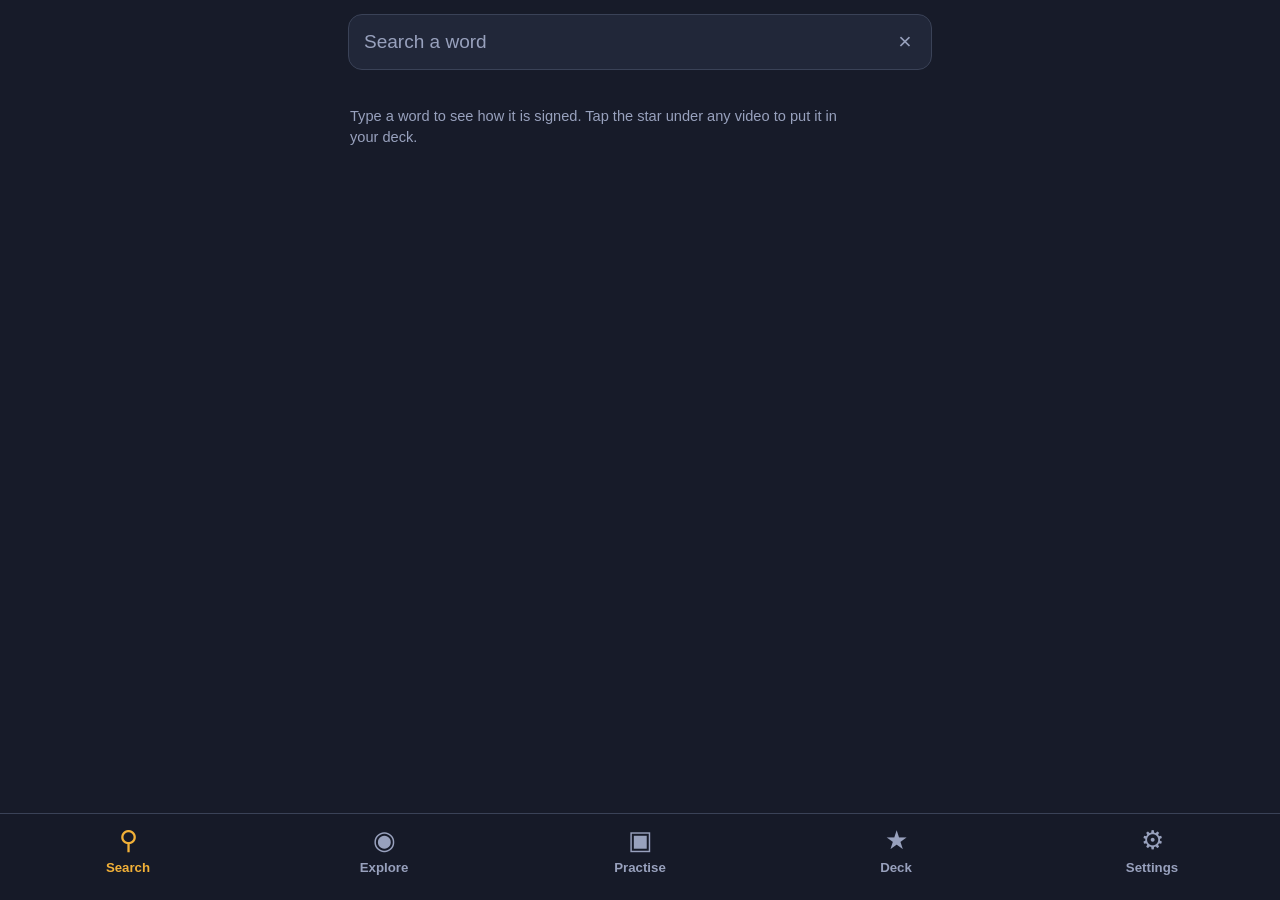
==== index.html @ 0648e437 "Hold the deck's title, count, filter and sort switch in place The four blocks above the list - "Your" ====
<!DOCTYPE html>
<html lang="en-GB">
<head>
<meta charset="utf-8">
<meta name="viewport" content="width=device-width, initial-scale=1, viewport-fit=cover, maximum-scale=1">
<title>Sign Cards</title>
<meta name="description" content="Flashcards for learning British Sign Language.">
<meta name="theme-color" content="#171B29">
<meta name="apple-mobile-web-app-capable" content="yes">
<meta name="apple-mobile-web-app-status-bar-style" content="black-translucent">
<meta name="apple-mobile-web-app-title" content="Sign Cards">
<link rel="manifest" href="./manifest.webmanifest">
<link rel="apple-touch-icon" href="./icons/icon-192.png">
<link rel="icon" href="./icons/icon-192.png">
<link rel="stylesheet" href="./styles.css">
</head>
<body>

<main id="screens">

  <!-- ============ SEARCH ============ -->
  <section id="screen-search" class="screen">
    <div class="searchbar">
      <input id="q" type="search" inputmode="search" autocapitalize="off" autocorrect="off"
             spellcheck="false" placeholder="Search a word" aria-label="Search for a word">
      <button id="q-clear" class="clear" type="button" aria-label="Clear search" hidden>&times;</button>
    </div>
    <div id="search-results" class="results"></div>
    <div id="word-view" class="word-view" hidden></div>
  </section>

  <!-- ============ EXPLORE ============ -->
  <section id="screen-explore" class="screen" hidden>
    <div class="browsebar">
      <select id="explore-cat" class="catselect" aria-label="Filter by category"></select>
      <div class="browse">
        <button id="explore-prev" class="step" type="button" aria-label="Previous word">&#8249;</button>
        <div class="orderswitch" role="group" aria-label="Browsing order">
          <button id="order-az" class="order is-on" type="button">A&ndash;Z</button>
          <button id="order-random" class="order" type="button">Random</button>
        </div>
        <button id="explore-next" class="step" type="button" aria-label="Next word">&#8250;</button>
      </div>
      <p id="explore-pos" class="explore-pos"></p>
    </div>
    <div id="explore-word" class="word-view"></div>
  </section>

  <!-- ============ PRACTISE ============ -->
  <section id="screen-practise" class="screen" hidden>
    <select id="practise-cat" class="catselect filterselect" aria-label="Practise only this category"></select>
    <div class="modeswitch" role="group" aria-label="Practice mode">
      <button id="mode-productive" class="mode is-on" type="button">English first</button>
      <button id="mode-receptive" class="mode" type="button">Sign first</button>
    </div>
    <div id="practice-body" class="practice"></div>
  </section>

  <!-- ============ DECK ============ -->
  <section id="screen-deck" class="screen" hidden>
    <div class="deckhead">
      <header class="head">
        <h1>Your deck</h1>
        <p id="deck-count" class="muted"></p>
      </header>
      <select id="deck-cat" class="catselect filterselect" aria-label="Filter your deck by category"></select>
      <div class="orderswitch deck-sort" role="group" aria-label="Sort order">
        <button id="sort-shaky" class="order is-on" type="button">Shakiest first</button>
        <button id="sort-alpha" class="order" type="button">A&ndash;Z</button>
      </div>
    </div>
    <nav id="deck-index" class="azstrip" aria-label="Jump to a letter" hidden></nav>
    <div id="deck-list" class="deck"></div>
  </section>

  <!-- ============ MORE ============ -->
  <section id="screen-more" class="screen" hidden>
    <header class="head"><h1>Settings</h1></header>
    <div class="stack">
      <div class="panel">
        <h2>Back up your progress</h2>
        <p class="muted">Your deck and scores live on this phone only. Save a copy now and then.</p>
        <p id="store-status" class="muted">Checking&hellip;</p>
        <div class="row">
          <button id="btn-export" class="btn" type="button">Save a backup</button>
          <button id="btn-import" class="btn" type="button">Restore a backup</button>
        </div>
        <input id="file-import" type="file" accept="application/json,.json" hidden>
      </div>

      <div class="panel">
        <h2>Starter deck</h2>
        <p class="muted">Around sixty everyday words to get going. Adding it again skips anything already in your deck.</p>
        <button id="btn-starter" class="btn" type="button">Add the starter deck</button>
      </div>

      <div class="panel">
        <h2>Scores</h2>
        <p class="muted">Clears how well you know each card. Keeps the cards themselves.</p>
        <button id="btn-reset" class="btn btn-quiet" type="button">Reset all scores</button>
      </div>

      <div class="panel">
        <h2>Dictionary</h2>
        <p id="idx-status" class="muted">Checking…</p>
      </div>

      <p id="app-version" class="credit"></p>

      <p class="credit">Words and videos come from <a href="https://www.signbsl.com/" target="_blank" rel="noopener">signbsl.com</a>,
      which gathers them from the BSL community. Each video names its contributor. This app just plays them &mdash;
      please support the original site.</p>
    </div>
  </section>

</main>

<nav id="tabs" class="tabs" aria-label="Sections">
  <button class="tab is-on" data-screen="search" type="button"><span class="ico" aria-hidden="true">&#9906;</span>Search</button>
  <button class="tab" data-screen="explore" type="button"><span class="ico" aria-hidden="true">&#9673;</span>Explore</button>
  <button class="tab" data-screen="practise" type="button"><span class="ico" aria-hidden="true">&#9635;</span>Practise</button>
  <button class="tab" data-screen="deck" type="button"><span class="ico" aria-hidden="true">&#9733;</span>Deck</button>
  <button class="tab" data-screen="more" type="button"><span class="ico" aria-hidden="true">&#9881;</span>Settings</button>
</nav>

<div id="toast" class="toast" hidden></div>

<script src="./app.js"></script>
</body>
</html>
---- styles.css ----
:root{
  --bg:#171b29;
  --surface:#212739;
  --surface-2:#2b3248;
  --line:#3a4257;
  --text:#e9ecf5;
  --muted:#98a1bd;
  --accent:#f2b138;
  --yes:#37b87c;
  --no:#e2564f;
  --pad:18px;
  --tabh:78px;
  --safe-b:max(env(safe-area-inset-bottom),8px);
  --r:14px;
  font-size:17px;
}

*{box-sizing:border-box;-webkit-tap-highlight-color:transparent}

html,body{margin:0;min-height:100%}

body{
  background:var(--bg);
  color:var(--text);
  font-family:-apple-system,BlinkMacSystemFont,"Segoe UI",Roboto,Helvetica,Arial,sans-serif;
  line-height:1.45;
  -webkit-font-smoothing:antialiased;
  overscroll-behavior-y:none;
  min-height:100dvh;
}

#screens{
  min-height:100%;
  padding:calc(env(safe-area-inset-top) + 10px) var(--pad)
          calc(var(--tabh) + var(--safe-b) + 24px);
  max-width:620px;
  margin:0 auto;
}

h1{font-size:1.5rem;font-weight:650;letter-spacing:-0.02em;margin:0}
h2{font-size:1rem;font-weight:620;letter-spacing:-0.01em;margin:0 0 4px}
p{margin:0}
a{color:var(--accent)}

.muted{color:var(--muted);font-size:.86rem}
.head{margin:6px 0 16px}
.stack{display:flex;flex-direction:column;gap:14px}
.row{display:flex;gap:10px;flex-wrap:wrap;margin-top:12px}

/* ---------- buttons ---------- */
.btn{
  appearance:none;border:1px solid var(--line);background:var(--surface-2);
  color:var(--text);font:inherit;font-weight:560;
  padding:12px 16px;border-radius:var(--r);cursor:pointer;flex:1 1 auto;min-height:48px;
}
.btn:active{background:var(--line)}
.btn-quiet{background:transparent;color:var(--muted)}
button:focus-visible,input:focus-visible,a:focus-visible{outline:2px solid var(--accent);outline-offset:2px}

/* ---------- tabs ---------- */
.tabs{
  position:fixed;left:0;right:0;bottom:0;z-index:20;
  display:flex;background:rgba(23,27,41,.96);backdrop-filter:blur(14px);
  border-top:1px solid var(--line);
  padding-bottom:var(--safe-b);
}
.tab{
  flex:1;appearance:none;background:none;border:0;color:var(--muted);
  font:inherit;font-size:.78rem;font-weight:560;padding:13px 0 11px;
  display:flex;flex-direction:column;align-items:center;gap:5px;cursor:pointer;min-height:var(--tabh);
}
.tab .ico{font-size:1.55rem;line-height:1}
.tab.is-on{color:var(--accent)}

/* ---------- search ---------- */
.searchbar{position:sticky;top:env(safe-area-inset-top);z-index:5;background:var(--bg);padding:4px 0 10px}
/* Covers the strip above the bar once it is stuck, so results cannot show
   through the safe area and the page's own top padding. */
.searchbar::before{
  content:'';position:absolute;left:0;right:0;bottom:100%;
  height:calc(env(safe-area-inset-top) + 10px);background:var(--bg);
}
#q{
  width:100%;appearance:none;border:1px solid var(--line);background:var(--surface);
  color:var(--text);font:inherit;font-size:1.12rem;padding:13px 46px 13px 15px;border-radius:var(--r);
}
#q::placeholder{color:var(--muted)}
#q::-webkit-search-cancel-button{-webkit-appearance:none;display:none}
.clear{
  position:absolute;right:6px;top:4px;bottom:10px;width:42px;
  appearance:none;border:0;background:none;color:var(--muted);
  font-size:1.35rem;line-height:1;cursor:pointer;display:grid;place-items:center;
}

.results{display:flex;flex-direction:column}
.result{
  appearance:none;width:100%;text-align:left;background:none;border:0;border-bottom:1px solid var(--line);
  color:var(--text);font:inherit;font-size:1rem;padding:14px 2px;cursor:pointer;display:flex;
  justify-content:space-between;align-items:baseline;gap:10px;
}
.result span{color:var(--muted);font-size:.78rem;flex:none}
/* Also targets the inner span, which .result span would otherwise grey out. */
.result .indeck,.result .indeck span{color:var(--accent);font-size:.95rem;line-height:1}
.headword .indeck{color:var(--accent);font-size:.5em;margin-left:.3em;vertical-align:middle}
.sr-only{
  position:absolute;width:1px;height:1px;padding:0;margin:-1px;
  overflow:hidden;clip:rect(0 0 0 0);white-space:nowrap;border:0;
}
.hint{color:var(--muted);font-size:.86rem;padding:26px 2px;max-width:34em}

/* ---------- explore ---------- */
/* The controls stay put while the word scrolls, so stepping through a category
   never means scrolling back up to reach the arrows. */
.browsebar{
  position:sticky;top:env(safe-area-inset-top);z-index:5;
  background:var(--bg);padding:4px 0 10px;
}
.browsebar::before{
  content:'';position:absolute;left:0;right:0;bottom:100%;
  height:calc(env(safe-area-inset-top) + 10px);background:var(--bg);
}
.catselect{
  width:100%;appearance:none;-webkit-appearance:none;
  border:1px solid var(--line);background:var(--surface);color:var(--text);
  font:inherit;font-size:1.05rem;padding:13px 40px 13px 15px;border-radius:var(--r);
  background-image:url("data:image/svg+xml,%3Csvg xmlns='http://www.w3.org/2000/svg' viewBox='0 0 12 8'%3E%3Cpath d='M1 1l5 5 5-5' fill='none' stroke='%2398a1bd' stroke-width='2' stroke-linecap='round'/%3E%3C/svg%3E");
  background-repeat:no-repeat;background-position:right 15px center;background-size:12px 8px;
}
.browse{display:flex;align-items:stretch;gap:10px;margin-top:10px}
.step{
  flex:none;width:66px;appearance:none;border:1px solid var(--line);
  background:var(--surface-2);color:var(--text);font:inherit;font-size:1.5rem;line-height:1;
  border-radius:var(--r);cursor:pointer;min-height:52px;
}
.step:active{background:var(--line)}
.step:disabled{opacity:.35}
.orderswitch{flex:1;display:flex;gap:6px;background:var(--surface);border-radius:var(--r);padding:4px}
.order{
  flex:1;appearance:none;border:0;background:none;color:var(--muted);font:inherit;
  font-size:.86rem;font-weight:560;padding:8px 6px;border-radius:10px;cursor:pointer;
}
.order.is-on{background:var(--surface-2);color:var(--text)}
.explore-pos{color:var(--muted);font-size:.78rem;text-align:center;margin:8px 0 0}

/* the same select and segmented control, filtering practise and the deck */
.filterselect{margin-bottom:12px}
.deck-sort{margin-bottom:16px}

/* ---------- word view ---------- */
/* Leave room for the sticky search bar when the word is scrolled to the top,
   otherwise the headword lands underneath it. */
.word-view{padding-bottom:10px;scroll-margin-top:calc(env(safe-area-inset-top) + 78px)}
.back{
  appearance:none;background:none;border:0;color:var(--accent);font:inherit;font-weight:560;
  padding:6px 0;margin-bottom:8px;cursor:pointer;
}
.headword{font-size:2.1rem;font-weight:680;letter-spacing:-0.03em;margin:0 0 2px}
.sense{margin-top:22px}
.sense .def{color:var(--muted);font-size:.9rem;margin-bottom:12px;max-width:40em}
.clip{background:var(--surface);border:1px solid var(--line);border-radius:var(--r);overflow:hidden;margin-bottom:14px}
.vid{position:relative;display:block;background:#000}
/* Reserve 4:3 until the clip reports its real shape. Without this a video is
   150px tall until its metadata arrives and then jumps to full height, and on
   iOS that growth makes the browser re-anchor the scroll, which pushes the
   headword off the top of the screen. "auto" keeps the real ratio once known. */
.vid video{display:block;width:100%;background:#000;max-height:62vh;aspect-ratio:auto 4 / 3}
.playpause{
  position:absolute;inset:0;appearance:none;border:0;background:none;cursor:pointer;
  display:grid;place-items:center;
}
.playpause::before,.playpause::after{grid-area:1/1;transition:opacity .18s ease}
.playpause::before{
  content:'';width:64px;height:64px;border-radius:50%;
  background:rgba(12,15,24,.55);border:1px solid rgba(255,255,255,.28);
}
.playpause::after{
  content:'';margin-left:5px;
  border-style:solid;border-width:11px 0 11px 18px;
  border-color:transparent transparent transparent #fff;
}
.vid.is-playing .playpause::before,.vid.is-playing .playpause::after{opacity:0}
.clipbar{display:flex;align-items:center;gap:10px;padding:10px 12px}
.clipbar .who{flex:1;min-width:0;font-size:.78rem;color:var(--muted);overflow:hidden;text-overflow:ellipsis;white-space:nowrap}
.speed{
  appearance:none;border:1px solid var(--line);background:none;color:var(--muted);
  font:inherit;font-size:.74rem;font-weight:560;padding:5px 9px;border-radius:9px;cursor:pointer;
}
.speed.is-on{color:var(--bg);background:var(--accent);border-color:var(--accent)}
.star{
  appearance:none;border:0;background:none;color:var(--line);font-size:1.4rem;line-height:1;
  padding:4px 2px;cursor:pointer;
}
.star.is-on{color:var(--accent)}

/* ---------- practise ---------- */
.modeswitch{display:flex;gap:6px;background:var(--surface);border-radius:var(--r);padding:4px;margin-bottom:22px}
.mode{
  flex:1;appearance:none;border:0;background:none;color:var(--muted);font:inherit;font-size:.86rem;
  font-weight:560;padding:9px 6px;border-radius:10px;cursor:pointer;
}
.mode.is-on{background:var(--surface-2);color:var(--text)}

.practice{display:flex;flex-direction:column;gap:18px}
.prompt{
  min-height:38vh;display:flex;flex-direction:column;align-items:center;justify-content:center;
  text-align:center;gap:8px;
}
.prompt .word{font-size:2.6rem;font-weight:680;letter-spacing:-0.035em;line-height:1.1}
.prompt .def{color:var(--muted);font-size:.88rem;max-width:26em}
.prompt .veil{color:var(--muted);font-size:.9rem}
.answers{display:flex;gap:12px}
.big{
  flex:1;appearance:none;border:0;border-radius:var(--r);font:inherit;font-weight:620;
  padding:17px 10px;min-height:56px;cursor:pointer;color:#12161f;
}
.big-reveal{background:var(--surface-2);color:var(--text);border:1px solid var(--line);width:100%}
.big-no{background:var(--no);color:#fff}
.big-yes{background:var(--yes);color:#08210f}
.progress{color:var(--muted);font-size:.78rem;text-align:center}

/* ---------- deck ---------- */
.deck{display:flex;flex-direction:column}
.card-row{display:flex;align-items:center;gap:12px;padding:13px 2px;border-bottom:1px solid var(--line)}
.card-row .w{flex:1;min-width:0}
.card-row .w b{font-weight:600;display:block;overflow:hidden;text-overflow:ellipsis;white-space:nowrap}
.card-row .w small{color:var(--muted);font-size:.74rem}
.pips{display:flex;gap:3px;flex:none}
.pip{width:7px;height:7px;border-radius:50%;background:var(--line)}
.pip.on{background:var(--accent)}
.drop{
  appearance:none;border:0;background:none;color:var(--muted);font:inherit;font-size:1.2rem;
  padding:4px 6px;cursor:pointer;flex:none;
}

/* The title, count, topic filter and sort switch hold their place while the
   cards scroll underneath. top: matches where the block already sits, so it
   never shifts as it becomes stuck. */
.deckhead{
  position:sticky;top:calc(env(safe-area-inset-top) + 10px);z-index:6;
  background:var(--bg);padding:6px 0 14px;
}
/* Covers the safe area and the page's own top padding, so rows cannot show
   through above the block once it is stuck. */
.deckhead::before{
  content:'';position:absolute;left:0;right:0;bottom:100%;
  height:calc(env(safe-area-inset-top) + 10px);background:var(--bg);
}
.deckhead .head{margin-top:0}
.deckhead .deck-sort{margin-bottom:0}

/* ---------- A-Z index ---------- */
/* Only on the deck, only in alphabetical order. It sits on the left edge of
   the content column, as far as it can get from the delete button on the
   right of every row - about 300px apart on a phone. The deck screen is
   padded across to clear it, so the strip never overlaps anything. */
.azstrip{
  position:fixed;z-index:5;
  left:max(env(safe-area-inset-left),calc(50% - 310px));
  top:calc(var(--headbottom,215px) + 8px);   /* set from the measured block */
  bottom:calc(var(--tabh) + var(--safe-b) + 12px);
  width:28px;display:flex;flex-direction:column;
  touch-action:none;                    /* a drag down the strip scrubs, never scrolls */
  -webkit-user-select:none;user-select:none;
}
/* [hidden] alone would lose to display:flex above. */
.azstrip[hidden]{display:none}
.azstrip button{
  flex:1;appearance:none;border:0;background:none;padding:0;
  display:flex;align-items:center;justify-content:center;
  color:var(--muted);font:inherit;font-size:.68rem;font-weight:600;line-height:1;
  cursor:pointer;
}
.azstrip button.empty{color:var(--line)}   /* no cards under this letter yet */
.azstrip button.hit{color:var(--accent)}
/* Only the card list moves across. The block above spans the full width,
   because the strip does not reach up alongside it. */
#screen-deck.has-index #deck-list{padding-left:24px}

.panel{background:var(--surface);border:1px solid var(--line);border-radius:var(--r);padding:16px}
.credit{color:var(--muted);font-size:.78rem;line-height:1.6;padding:6px 2px 0;max-width:38em}

/* ---------- toast ---------- */
.toast{
  position:fixed;left:50%;transform:translateX(-50%);
  bottom:calc(var(--tabh) + var(--safe-b) + 16px);
  background:var(--surface-2);border:1px solid var(--line);color:var(--text);
  padding:10px 16px;border-radius:999px;font-size:.84rem;z-index:30;max-width:88vw;text-align:center;
}

@media (prefers-reduced-motion:no-preference){
  .toast{animation:pop .22s ease-out}
  @keyframes pop{from{opacity:0;transform:translate(-50%,8px)}to{opacity:1;transform:translate(-50%,0)}}
}
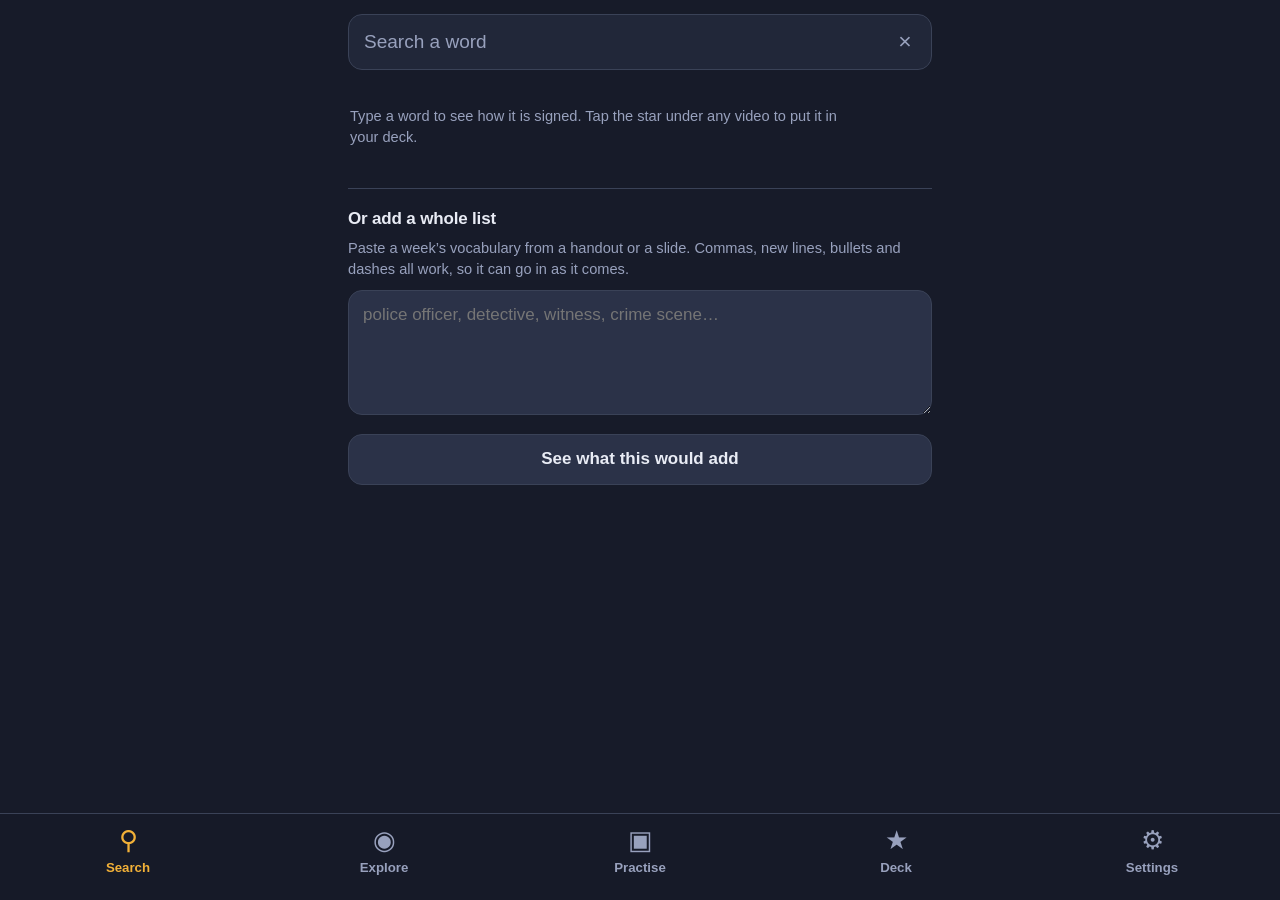
==== commit 40e6b7b3: "Move the paste box to the search screen Buried in Settings, behind a fold meant for the things that " ====
--- a/index.html
+++ b/index.html
@@ -81,29 +81,101 @@
         <h2>Back up your progress</h2>
         <p class="muted">Your deck and scores live on this phone only. Save a copy now and then.</p>
         <p id="store-status" class="muted">Checking&hellip;</p>
-        <div class="row">
-          <button id="btn-export" class="btn" type="button">Save a backup</button>
-          <button id="btn-import" class="btn" type="button">Restore a backup</button>
-        </div>
-        <input id="file-import" type="file" accept="application/json,.json" hidden>
+        <button id="btn-export" class="btn btn-save" type="button">Save a backup</button>
       </div>
 
       <div class="panel">
-        <h2>Starter deck</h2>
-        <p class="muted">Around sixty everyday words to get going. Adding it again skips anything already in your deck.</p>
-        <button id="btn-starter" class="btn" type="button">Add the starter deck</button>
-      </div>
-
-      <div class="panel">
-        <h2>Scores</h2>
-        <p class="muted">Clears how well you know each card. Keeps the cards themselves.</p>
-        <button id="btn-reset" class="btn btn-quiet" type="button">Reset all scores</button>
+        <h2>Class account</h2>
+        <label class="switch">
+          <span>Class features</span>
+          <input id="acct-on" type="checkbox">
+          <i aria-hidden="true"></i>
+        </label>
+        <p class="muted" id="acct-note">Off. Turn this on to sign in and share clips with the class.
+          Everything else in the app works the same either way.</p>
+        <div id="acct-out">
+          <label class="field"><span>Email</span>
+            <input id="acct-email" type="email" autocomplete="username" inputmode="email"
+                   autocapitalize="none" spellcheck="false" disabled></label>
+          <label class="field"><span>Password</span>
+            <input id="acct-pass" type="password" autocomplete="current-password" disabled></label>
+          <label class="field"><span>Name shown on your clips</span>
+            <input id="acct-name" type="text" autocomplete="name" disabled></label>
+          <button id="btn-signin" class="btn" type="button" disabled>Sign in</button>
+        </div>
+        <div id="acct-in" hidden>
+          <p id="acct-who"></p>
+          <button id="btn-signout" class="btn btn-quiet" type="button">Sign out</button>
+        </div>
+      </div>
+
+      <div class="panel readme">
+        <h2>Readme</h2>
+        <p>I hope you like Signcards my BSL flashcards app. Two things to know:</p>
+        <ol>
+          <li><b>Algorithm</b> &mdash; just trust the algorithm, it is your friend. It works like this.
+            All new cards are shown to you first every session, then ones added recently mixed
+            with others. In the learning phase, every time you say &ldquo;yes&rdquo; the card moves
+            up a box and it is shown to you less frequently. Every time you say &ldquo;no&rdquo; it
+            goes back to box 1 and you see it most days. Eventually, after 7 correct answers, it
+            goes in box 8 and goes quiet for a couple of months. Importantly, all cards stay in
+            your deck so you can practise them.</li>
+          <li><b>User content</b> &mdash; you can add your own and this is stored separately and
+            <b>not</b> on the SignBSL website. Only those in your small group can see the user
+            content. If you mess it up, no worries. Better a badly signed word than no sign at
+            all!</li>
+        </ol>
       </div>
 
       <div class="panel">
         <h2>Dictionary</h2>
         <p id="idx-status" class="muted">Checking…</p>
       </div>
+
+      <!-- Shut by default, and shut again every time you come back to Settings,
+           so none of this is one stray tap away. -->
+      <details class="care">
+        <summary>These change your deck</summary>
+        <div class="stack care-body">
+
+          <div class="panel">
+            <h2>Restore a backup</h2>
+            <p class="muted">Reads a file you saved earlier. You are shown exactly what it would
+              change before anything is written.</p>
+            <button id="btn-import" class="btn" type="button">Choose a backup file</button>
+            <input id="file-import" type="file" accept="application/json,.json" hidden>
+          </div>
+
+          <div class="panel plan" id="restore-plan" hidden>
+            <h2 id="plan-title">Restore this backup?</h2>
+            <p id="plan-summary"></p>
+            <ul id="plan-examples" class="muted"></ul>
+            <button id="plan-merge" class="btn btn-save" type="button">Merge &mdash; keep whichever is further on</button>
+            <button id="plan-replace" class="btn btn-danger" type="button">Replace everything</button>
+            <button id="plan-cancel" class="btn btn-quiet" type="button">Cancel</button>
+          </div>
+
+          <div class="panel">
+            <h2>Starter deck</h2>
+            <p class="muted">Around sixty everyday words to get going. Adding it again skips anything
+              already in your deck.</p>
+            <button id="btn-starter" class="btn" type="button">Add the starter deck</button>
+          </div>
+
+          <div class="panel">
+            <h2>Reset all scores</h2>
+            <p class="muted">Clears how well you know each card. Keeps the cards themselves.</p>
+            <button id="btn-reset" class="btn btn-danger" type="button">Reset all scores</button>
+          </div>
+
+          <div class="panel" id="undo-panel" hidden>
+            <h2>Undo</h2>
+            <p class="muted" id="undo-what"></p>
+            <button id="btn-undo" class="btn btn-save" type="button">Undo that</button>
+          </div>
+
+        </div>
+      </details>
 
       <p id="app-version" class="credit"></p>
 
@@ -126,5 +198,9 @@
 <div id="toast" class="toast" hidden></div>
 
 <script src="./app.js"></script>
+<!-- Class features. A module, so a failure to load or a throw inside it cannot
+     touch app.js above: search, practise and your deck carry on regardless.
+     It fetches nothing until the switch in Settings is turned on. -->
+<script type="module" src="./collab.js"></script>
 </body>
 </html>
--- a/styles.css
+++ b/styles.css
@@ -55,6 +55,62 @@
 }
 .btn:active{background:var(--line)}
 .btn-quiet{background:transparent;color:var(--muted)}
+/* The one button on the settings screen that can only ever help you, so it
+   should look unlike the ones that can take something away. */
+.btn-save{background:var(--yes);border-color:var(--yes);color:#08210f;width:100%;flex:none}
+.btn-save:active{background:#2fa36c}
+.btn-danger{border-color:var(--no);color:var(--no);background:transparent;width:100%;flex:none}
+.btn-danger:active{background:rgba(226,86,79,.15)}
+.btn-danger.armed{background:var(--no);color:#fff}
+
+/* ---------- settings ---------- */
+.field{display:block;margin-bottom:12px}
+.field > span{display:block;font-size:.78rem;font-weight:600;color:var(--muted);margin-bottom:5px}
+.field input{
+  width:100%;appearance:none;border:1px solid var(--line);background:var(--surface-2);
+  color:var(--text);font:inherit;padding:12px 14px;border-radius:var(--r);
+}
+/* Dashed and faded, so a field that cannot be typed into does not look like one
+   that can. The panel says why; this stops anyone tapping to find out. */
+.field input:disabled{opacity:.45;border-style:dashed}
+#acct-out .btn:disabled{opacity:.45;border-style:dashed}
+#acct-out .btn{width:100%;flex:none}
+#btn-signout{width:100%;flex:none;margin-top:4px}
+
+/* A plain checkbox wearing a switch. Native underneath, so it is keyboard
+   reachable and announced correctly without any script. */
+.switch{display:flex;align-items:center;gap:12px;cursor:pointer;margin-bottom:10px}
+.switch > span{flex:1;font-weight:600;font-size:.95rem}
+.switch input{position:absolute;opacity:0;width:0;height:0}
+.switch i{
+  flex:none;width:48px;height:29px;border-radius:999px;background:var(--surface-2);
+  border:1px solid var(--line);position:relative;transition:background .15s;
+}
+.switch i::after{
+  content:'';position:absolute;top:3px;left:3px;width:21px;height:21px;border-radius:50%;
+  background:var(--muted);transition:transform .15s,background .15s;
+}
+.switch input:checked + i{background:var(--yes);border-color:var(--yes)}
+.switch input:checked + i::after{transform:translateX(19px);background:#fff}
+.switch input:focus-visible + i{outline:2px solid var(--accent);outline-offset:2px}
+
+/* Everything that can take progress away lives behind this. */
+.care{border:1px solid var(--line);border-radius:var(--r);background:var(--surface)}
+.care > summary{
+  padding:16px;font-weight:620;cursor:pointer;list-style:none;color:var(--muted);
+  display:flex;align-items:center;gap:9px;
+}
+.care > summary::-webkit-details-marker{display:none}
+.care > summary::before{content:'\25B8';font-size:.9em;transition:transform .15s}
+.care[open] > summary::before{transform:rotate(90deg)}
+.care[open] > summary{color:var(--text);border-bottom:1px solid var(--line)}
+.care-body{padding:14px}
+.care-body .panel{background:var(--surface-2)}
+.care-body .btn + .btn{margin-top:8px}
+.plan #plan-summary{font-size:.92rem;margin-bottom:8px}
+.plan .warnbad{color:var(--no)}
+.plan ul{margin:0 0 12px;padding-left:20px;font-size:.84rem}
+.plan li{margin-bottom:3px}
 button:focus-visible,input:focus-visible,a:focus-visible{outline:2px solid var(--accent);outline-offset:2px}
 
 /* ---------- tabs ---------- */
@@ -107,6 +163,17 @@
   overflow:hidden;clip:rect(0 0 0 0);white-space:nowrap;border:0;
 }
 .hint{color:var(--muted);font-size:.86rem;padding:26px 2px;max-width:34em}
+
+/* The paste box on the empty search screen. A rule above it, because it is a
+   second way of using this tab rather than more of the hint. */
+.paste{margin-top:14px;padding-top:18px;border-top:1px solid var(--line)}
+.paste h2{font-size:1rem;font-weight:620;margin:0 0 6px}
+.paste p.muted{margin:0 0 10px}
+.paste .btn{width:100%}
+.bulk-plan{margin-top:16px}
+.bulk-plan h2{font-size:1rem;font-weight:620;margin:0 0 6px}
+.bulk-plan ul{margin-top:12px}
+.sr-only{position:absolute;width:1px;height:1px;overflow:hidden;clip:rect(0 0 0 0);white-space:nowrap}
 
 /* ---------- explore ---------- */
 /* The controls stay put while the word scrolls, so stepping through a category
@@ -279,6 +346,13 @@
 .panel{background:var(--surface);border:1px solid var(--line);border-radius:var(--r);padding:16px}
 .credit{color:var(--muted);font-size:.78rem;line-height:1.6;padding:6px 2px 0;max-width:38em}
 
+/* The Readme. Long-form prose, so it gets the line height the rest of the
+   settings panels do not need, and the numbers sit outside the text block so
+   the two points read as two points. */
+.readme p{margin:0 0 10px;font-size:.9rem;line-height:1.6}
+.readme ol{margin:0;padding-left:22px;display:grid;gap:12px}
+.readme li{font-size:.9rem;line-height:1.6}
+
 /* ---------- toast ---------- */
 .toast{
   position:fixed;left:50%;transform:translateX(-50%);
@@ -291,3 +365,34 @@
   .toast{animation:pop .22s ease-out}
   @keyframes pop{from{opacity:0;transform:translate(-50%,8px)}to{opacity:1;transform:translate(-50%,0)}}
 }
+
+/* The class's offer at the end of a word. Full width, below the clips, so it
+   reads as "and you could add one" rather than competing with them. */
+.rec-offer{width:100%;flex:none;margin-top:4px}
+
+/* The offer to add a word, at the end of a search. Here rather than in the
+   style block collab.js injects, because that block only goes in when the
+   recorder or the add screen is first built - so a search done before either
+   had been opened drew the caption with no styles at all: ranged left, no
+   space, reading as one more row of the list. A rule that is needed the first
+   time anything is drawn belongs in the stylesheet that is always loaded.
+
+   The space is what stops the button being mistaken for the last result: one
+   match leaves them 4px apart otherwise, and the button is the heavier of the
+   two to look at. The caption is centred over the button it belongs to. */
+.add-offer{margin-top:40px}
+.add-offer-cap{color:var(--muted);font-size:.86rem;margin:0 0 8px;padding:0 2px;text-align:center}
+.field textarea{
+  width:100%;appearance:none;border:1px solid var(--line);background:var(--surface-2);
+  color:var(--text);font:inherit;padding:12px 14px;border-radius:var(--r);resize:vertical;
+}
+
+/* A card whose clip has been taken down. Dimmed rather than hidden: the
+   progress on it is still yours, and the choice of what to do is still open. */
+.card-row.is-withdrawn{opacity:.55}
+.withdrawn-note{
+  background:var(--surface-2);border:1px solid var(--no);border-radius:var(--r);
+  padding:12px 14px;margin:0 0 12px;font-size:.84rem;color:var(--muted);
+}
+.withdrawn-note span{display:block;margin-bottom:10px;color:var(--text)}
+.withdrawn-note .btn{width:100%;flex:none;margin-bottom:6px}
